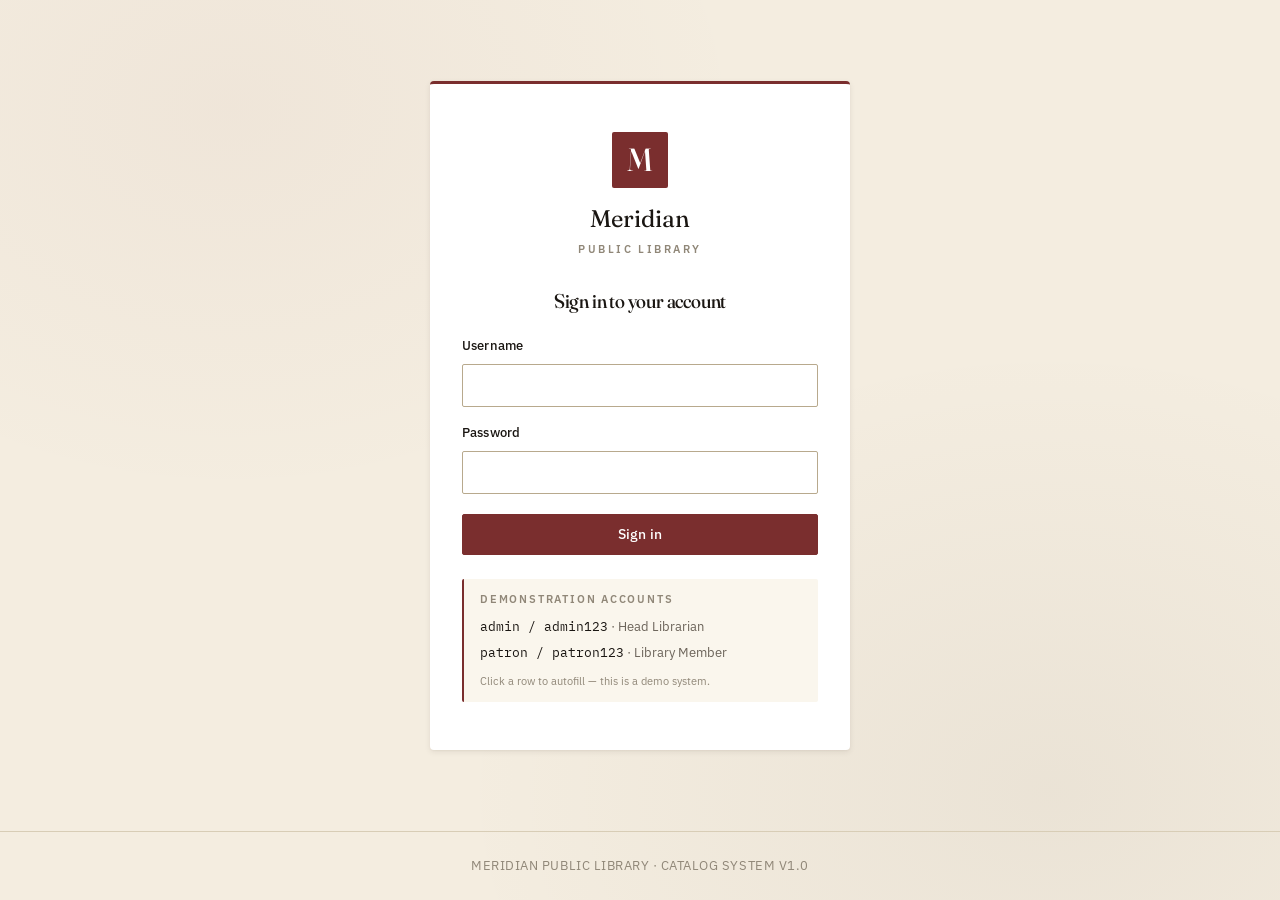
==== index.html @ 9eab4dd3 "Initial commit: Meridian Library" ====
<!DOCTYPE html>
<html lang="en">
<head>
  <meta charset="UTF-8" />
  <meta name="viewport" content="width=device-width, initial-scale=1" />
  <title>Dashboard — Meridian Public Library</title>
  <meta name="description" content="Library catalog dashboard. View collection statistics and upcoming due dates." />

  <link rel="preconnect" href="https://fonts.googleapis.com" />
  <link rel="preconnect" href="https://fonts.gstatic.com" crossorigin />
  <link href="https://fonts.googleapis.com/css2?family=Fraunces:opsz,wght,SOFT@9..144,400;9..144,500;9..144,500..600;9..144,400..500&family=IBM+Plex+Mono:wght@400;500&family=IBM+Plex+Sans:wght@400;500;600&display=swap" rel="stylesheet" />

  <link rel="stylesheet" href="css/base.css" />
  <link rel="stylesheet" href="css/layout.css" />
  <link rel="stylesheet" href="css/components.css" />
</head>
<body>
  <div class="page">
    <!-- Shared nav is injected by js/nav.js -->
    <header class="nav" data-nav data-current="dashboard"></header>

    <main class="page__main">
      <section class="page-header">
        <div>
          <div class="page-header__eyebrow">Dashboard</div>
          <h1 class="page-header__title" id="dash-greeting">Welcome.</h1>
          <p class="page-header__sub" id="dash-sub"></p>
        </div>
        <div class="page-header__actions">
          <a class="btn btn--primary" href="catalog.html">Browse catalog</a>
        </div>
      </section>

      <section class="section" aria-labelledby="stats-title">
        <h2 id="stats-title" class="eyebrow" style="margin-bottom:1rem;">Collection at a glance</h2>
        <div id="dash-stats" class="grid grid--stats" role="list"></div>
      </section>

      <section class="section" aria-labelledby="dash-reminders-title">
        <div class="card">
          <div class="section__head" style="margin: 0 0 1rem 0; padding-bottom: .75rem;">
            <h2 class="section__title" id="dash-reminders-title">Reminders</h2>
            <a href="catalog.html" class="muted" style="font-size:.875rem;">View full catalog →</a>
          </div>
          <div id="dash-reminders" class="reminder-list"></div>
        </div>
      </section>
    </main>

    <footer class="page__footer">
      Meridian Public Library · Catalog System v1.0 ·
      <a href="#" id="reset-data">Reset demo data</a>
    </footer>
  </div>

  <!-- Scripts -->
  <script src="js/data.js"></script>
  <script src="js/store.js"></script>
  <script src="js/auth.js"></script>
  <script src="js/ui.js"></script>
  <script src="js/nav.js"></script>
  <script src="js/dashboard.js"></script>
  <script>
    // Footer "reset" link — useful for demos.
    document.addEventListener('DOMContentLoaded', () => {
      const link = document.getElementById('reset-data');
      if (!link) return;
      link.addEventListener('click', async (e) => {
        e.preventDefault();
        const ok = await window.UI.confirmDialog({
          title: 'Reset all data?',
          message: 'This will discard any books you have added or edited and restore the original 25-book demonstration set.',
          confirmText: 'Reset',
          cancelText: 'Cancel',
          danger: true
        });
        if (!ok) return;
        window.LibraryStore.reset();
        window.UI.toast('Demo data restored.', 'success');
        setTimeout(() => window.location.reload(), 600);
      });
    });
  </script>
</body>
</html>
---- css/base.css ----
/* ============================================================
   base.css — Foundations
   CSS custom properties (design tokens), modest reset, base
   typography, and page-frame layout. The aesthetic target is
   an institutional public-library catalog: warm paper-cream
   background, deep oxblood as the single accent color, refined
   serif headings paired with a humanist sans body face.
   ============================================================ */

/* ---- Design tokens -------------------------------------- */
:root {
  /* Surfaces — warm cream paper feel */
  --color-bg:           #f4ede0;
  --color-bg-deep:      #ebe2cf;
  --color-card:         #ffffff;
  --color-card-alt:     #faf6ed;

  /* Text */
  --color-text:         #1a1612;
  --color-text-muted:   #6b6359;
  --color-text-subtle:  #908778;

  /* Borders & dividers */
  --color-border:       #d8cdb6;
  --color-border-strong:#b8a98d;

  /* Brand & accents — institutional oxblood */
  --color-accent:       #7a2e2e;
  --color-accent-hover: #5e2222;
  --color-accent-soft:  #ede0e0;

  /* Status colors — muted, not garish */
  --color-success:      #4a6741;
  --color-success-soft: #e2e9d8;
  --color-warning:      #8a5a1a;
  --color-warning-soft: #f4ead4;
  --color-danger:       #8a2a2a;
  --color-danger-soft:  #f1dada;
  --color-info:         #3d5566;
  --color-info-soft:    #dde6ee;

  /* Type scale */
  --font-display: 'Fraunces', 'Source Serif Pro', Georgia, serif;
  --font-body:    'IBM Plex Sans', -apple-system, BlinkMacSystemFont, 'Segoe UI', Roboto, sans-serif;
  --font-mono:    'IBM Plex Mono', ui-monospace, 'SF Mono', Menlo, monospace;

  /* Spacing scale (rem) */
  --space-1:  0.25rem;
  --space-2:  0.5rem;
  --space-3:  0.75rem;
  --space-4:  1rem;
  --space-5:  1.5rem;
  --space-6:  2rem;
  --space-7:  3rem;
  --space-8:  4rem;

  /* Radii — kept tight for institutional feel */
  --radius-sm:  2px;
  --radius-md:  4px;
  --radius-lg:  6px;

  /* Shadows */
  --shadow-sm:  0 1px 2px rgba(40, 28, 14, 0.06);
  --shadow-md:  0 2px 6px rgba(40, 28, 14, 0.08), 0 1px 2px rgba(40, 28, 14, 0.04);
  --shadow-lg:  0 12px 32px rgba(40, 28, 14, 0.18), 0 2px 8px rgba(40, 28, 14, 0.08);

  /* Transitions */
  --t-fast: 120ms ease;
  --t-base: 200ms ease;
}

/* ---- Reset --------------------------------------------- */
*, *::before, *::after { box-sizing: border-box; }
html { -webkit-text-size-adjust: 100%; }
body, h1, h2, h3, h4, h5, h6, p, ul, ol, figure, blockquote {
  margin: 0;
}
ul, ol { padding: 0; list-style: none; }
img, svg { display: block; max-width: 100%; }
button, input, select, textarea { font: inherit; color: inherit; }
button { background: none; border: 0; cursor: pointer; }
a { color: inherit; }

/* ---- Base typography ----------------------------------- */
html, body {
  height: 100%;
}

body {
  font-family: var(--font-body);
  font-size: 15px;
  line-height: 1.55;
  color: var(--color-text);
  background-color: var(--color-bg);
  /* Subtle paper texture via layered gradient noise.
     Two near-transparent radial gradients give the cream
     surface a hint of variation without being busy. */
  background-image:
    radial-gradient(at 18% 12%, rgba(122, 46, 46, 0.04) 0, transparent 35%),
    radial-gradient(at 82% 88%, rgba(60, 40, 20, 0.05) 0, transparent 40%);
  background-attachment: fixed;
  -webkit-font-smoothing: antialiased;
  -moz-osx-font-smoothing: grayscale;
}

h1, h2, h3, h4 {
  font-family: var(--font-display);
  font-weight: 500;
  letter-spacing: -0.01em;
  color: var(--color-text);
}

h1 {
  font-size: clamp(1.75rem, 2.5vw + 1rem, 2.5rem);
  line-height: 1.1;
  font-variation-settings: 'opsz' 144, 'SOFT' 30;
}

h2 {
  font-size: 1.5rem;
  line-height: 1.2;
  font-variation-settings: 'opsz' 100;
}

h3 {
  font-size: 1.125rem;
  line-height: 1.3;
}

p { color: var(--color-text); }

a {
  color: var(--color-accent);
  text-decoration: underline;
  text-decoration-thickness: 1px;
  text-underline-offset: 2px;
  transition: color var(--t-fast);
}
a:hover { color: var(--color-accent-hover); }

code, .mono {
  font-family: var(--font-mono);
  font-size: 0.9em;
  letter-spacing: -0.01em;
}

/* ---- Focus outline (accessibility) --------------------- */
:focus-visible {
  outline: 2px solid var(--color-accent);
  outline-offset: 2px;
  border-radius: var(--radius-sm);
}

/* ---- Page frame ---------------------------------------- */
.page {
  display: flex;
  flex-direction: column;
  min-height: 100vh;
}

.page__main {
  flex: 1;
  width: 100%;
  max-width: 1200px;
  margin: 0 auto;
  padding: var(--space-7) var(--space-5);
}

.page__footer {
  border-top: 1px solid var(--color-border);
  padding: var(--space-5);
  text-align: center;
  font-size: 0.8125rem;
  color: var(--color-text-subtle);
  letter-spacing: 0.04em;
  text-transform: uppercase;
}

.page__footer a {
  color: var(--color-text-subtle);
  text-decoration: underline;
  text-decoration-color: var(--color-border-strong);
}

/* ---- Page header section (within .page__main) ---------- */
.page-header {
  display: flex;
  flex-wrap: wrap;
  justify-content: space-between;
  align-items: end;
  gap: var(--space-5);
  padding-bottom: var(--space-5);
  margin-bottom: var(--space-6);
  border-bottom: 1px solid var(--color-border);
}

.page-header__title { margin-bottom: var(--space-1); }

.page-header__eyebrow {
  font-family: var(--font-body);
  font-size: 0.75rem;
  font-weight: 600;
  letter-spacing: 0.18em;
  text-transform: uppercase;
  color: var(--color-accent);
  margin-bottom: var(--space-2);
}

.page-header__sub {
  color: var(--color-text-muted);
  font-size: 0.95rem;
  max-width: 60ch;
}

.page-header__actions {
  display: flex;
  gap: var(--space-3);
  flex-wrap: wrap;
}

/* ---- Section spacing ----------------------------------- */
.section + .section { margin-top: var(--space-7); }

.section__head {
  display: flex;
  justify-content: space-between;
  align-items: baseline;
  gap: var(--space-4);
  margin-bottom: var(--space-4);
  padding-bottom: var(--space-3);
  border-bottom: 1px solid var(--color-border);
}

.section__title {
  font-family: var(--font-display);
  font-size: 1.25rem;
  font-weight: 500;
}

/* ---- Utility classes ----------------------------------- */
.muted   { color: var(--color-text-muted); }
.subtle  { color: var(--color-text-subtle); }
.center  { text-align: center; }
.hidden  { display: none !important; }

/* "Eyebrow" small label above headings — small caps treatment. */
.eyebrow {
  font-size: 0.7rem;
  font-weight: 600;
  letter-spacing: 0.2em;
  text-transform: uppercase;
  color: var(--color-text-subtle);
}

/* Responsive page padding */
@media (max-width: 720px) {
  .page__main { padding: var(--space-5) var(--space-4); }
  h1 { font-size: 1.75rem; }
}
---- css/layout.css ----
/* ============================================================
   layout.css — Structural layout
   The top nav and grid systems used across pages.
   ============================================================ */

/* ---- Top navigation ------------------------------------ */
.nav {
  background-color: var(--color-card);
  border-bottom: 1px solid var(--color-border);
  position: sticky;
  top: 0;
  z-index: 50;
  /* A subtle hairline shadow when scrolled — kept restrained. */
  box-shadow: var(--shadow-sm);
}

.nav__inner {
  width: 100%;
  max-width: 1200px;
  margin: 0 auto;
  padding: var(--space-3) var(--space-5);
  display: flex;
  align-items: center;
  gap: var(--space-5);
}

/* Brand mark — a serif initial in a small bordered square,
   reminiscent of a library bookplate. */
.nav__brand {
  display: flex;
  align-items: center;
  gap: var(--space-3);
  text-decoration: none;
  color: var(--color-text);
}

.nav__brand-mark {
  display: grid;
  place-items: center;
  width: 36px;
  height: 36px;
  font-family: var(--font-display);
  font-size: 1.5rem;
  font-weight: 500;
  font-variation-settings: 'opsz' 144;
  background-color: var(--color-accent);
  color: var(--color-card);
  border-radius: var(--radius-sm);
  letter-spacing: 0;
}

.nav__brand-text {
  display: flex;
  flex-direction: column;
  line-height: 1;
}

.nav__brand-name {
  font-family: var(--font-display);
  font-size: 1.05rem;
  font-weight: 500;
  letter-spacing: 0.01em;
}

.nav__brand-sub {
  font-size: 0.65rem;
  font-weight: 500;
  letter-spacing: 0.22em;
  text-transform: uppercase;
  color: var(--color-text-subtle);
  margin-top: 4px;
}

.nav__links {
  display: flex;
  gap: var(--space-1);
  margin-left: var(--space-4);
}

.nav__link {
  display: block;
  padding: var(--space-2) var(--space-3);
  font-size: 0.9rem;
  font-weight: 500;
  color: var(--color-text-muted);
  text-decoration: none;
  border-radius: var(--radius-sm);
  transition: color var(--t-fast), background var(--t-fast);
  position: relative;
}

.nav__link:hover {
  color: var(--color-text);
  background-color: var(--color-card-alt);
}

.nav__link--active {
  color: var(--color-text);
}

.nav__link--active::after {
  content: '';
  position: absolute;
  left: var(--space-3);
  right: var(--space-3);
  bottom: -1px;
  height: 2px;
  background-color: var(--color-accent);
}

/* Right-hand user block */
.nav__user {
  margin-left: auto;
  display: flex;
  align-items: center;
  gap: var(--space-3);
}

.nav__user-info {
  display: flex;
  flex-direction: column;
  align-items: flex-end;
  line-height: 1.1;
}

.nav__user-name {
  font-size: 0.875rem;
  font-weight: 500;
}

.nav__user-role {
  font-size: 0.65rem;
  font-weight: 600;
  letter-spacing: 0.15em;
  text-transform: uppercase;
  margin-top: 3px;
  padding: 2px 6px;
  border-radius: var(--radius-sm);
}

.nav__user-role--admin {
  color: var(--color-accent);
  background-color: var(--color-accent-soft);
}

.nav__user-role--patron {
  color: var(--color-info);
  background-color: var(--color-info-soft);
}

/* Mobile — collapse nav into vertical stack */
@media (max-width: 720px) {
  .nav__inner {
    flex-wrap: wrap;
    gap: var(--space-3);
    padding: var(--space-3) var(--space-4);
  }
  .nav__links {
    order: 3;
    width: 100%;
    margin-left: 0;
    border-top: 1px solid var(--color-border);
    padding-top: var(--space-2);
  }
  .nav__user { margin-left: auto; }
  .nav__user-info { display: none; }
  .nav__brand-sub { display: none; }
}

/* ---- Grid systems -------------------------------------- */
.grid {
  display: grid;
  gap: var(--space-4);
}

.grid--stats {
  grid-template-columns: repeat(auto-fit, minmax(200px, 1fr));
}

.grid--two-col {
  grid-template-columns: minmax(0, 2fr) minmax(0, 1fr);
  gap: var(--space-6);
  align-items: start;
}

@media (max-width: 880px) {
  .grid--two-col { grid-template-columns: 1fr; }
}
---- css/components.css ----
/* ============================================================
   components.css — UI components
   Buttons, forms, cards, tables, badges, modals, toasts.
   Kept in a single file for easy reference; each block is
   labeled.
   ============================================================ */

/* ---- Cards --------------------------------------------- */
.card {
  background-color: var(--color-card);
  border: 1px solid var(--color-border);
  border-radius: var(--radius-md);
  padding: var(--space-5);
  box-shadow: var(--shadow-sm);
}

.card--padded { padding: var(--space-6); }

.card--feature {
  /* Slightly darker top border line to add weight, like a
     classic ledger card. */
  border-top: 3px solid var(--color-accent);
}

/* ---- Stat tiles ---------------------------------------- */
.stat {
  background-color: var(--color-card);
  border: 1px solid var(--color-border);
  border-radius: var(--radius-md);
  padding: var(--space-5);
  position: relative;
  overflow: hidden;
}

.stat__label {
  font-size: 0.7rem;
  font-weight: 600;
  letter-spacing: 0.18em;
  text-transform: uppercase;
  color: var(--color-text-subtle);
  margin-bottom: var(--space-3);
}

.stat__value {
  font-family: var(--font-display);
  font-size: 2.5rem;
  font-weight: 400;
  line-height: 1;
  font-variation-settings: 'opsz' 144;
  color: var(--color-text);
}

.stat__hint {
  margin-top: var(--space-2);
  font-size: 0.8125rem;
  color: var(--color-text-muted);
}

.stat--accent .stat__value { color: var(--color-accent); }
.stat--warning .stat__value { color: var(--color-warning); }
.stat--danger .stat__value { color: var(--color-danger); }

/* ---- Buttons ------------------------------------------- */
.btn {
  display: inline-flex;
  align-items: center;
  justify-content: center;
  gap: var(--space-2);
  padding: 0.55rem 1.1rem;
  font-size: 0.875rem;
  font-weight: 500;
  letter-spacing: 0.01em;
  border-radius: var(--radius-sm);
  border: 1px solid transparent;
  cursor: pointer;
  text-decoration: none;
  transition: background var(--t-fast), color var(--t-fast),
              border-color var(--t-fast), transform var(--t-fast);
  white-space: nowrap;
}

.btn:disabled,
.btn[aria-disabled="true"] {
  opacity: 0.5;
  cursor: not-allowed;
}

.btn--primary {
  background-color: var(--color-accent);
  color: var(--color-card);
  border-color: var(--color-accent);
}
.btn--primary:hover:not(:disabled) {
  background-color: var(--color-accent-hover);
  border-color: var(--color-accent-hover);
}

.btn--secondary {
  background-color: var(--color-card);
  color: var(--color-text);
  border-color: var(--color-border-strong);
}
.btn--secondary:hover:not(:disabled) {
  background-color: var(--color-card-alt);
  border-color: var(--color-text-muted);
}

.btn--ghost {
  background-color: transparent;
  color: var(--color-text-muted);
  border-color: transparent;
}
.btn--ghost:hover:not(:disabled) {
  color: var(--color-text);
  background-color: var(--color-card-alt);
}

.btn--danger {
  background-color: var(--color-danger);
  color: var(--color-card);
  border-color: var(--color-danger);
}
.btn--danger:hover:not(:disabled) {
  background-color: #6e2020;
  border-color: #6e2020;
}

.btn--sm {
  padding: 0.35rem 0.75rem;
  font-size: 0.8125rem;
}

.btn--block {
  width: 100%;
}

/* ---- Forms --------------------------------------------- */
.form-grid {
  display: grid;
  grid-template-columns: repeat(2, 1fr);
  gap: var(--space-5) var(--space-4);
}

.form-grid__full { grid-column: 1 / -1; }

@media (max-width: 600px) {
  .form-grid { grid-template-columns: 1fr; }
}

.field {
  display: flex;
  flex-direction: column;
  gap: var(--space-2);
}

.field__label {
  font-size: 0.8125rem;
  font-weight: 500;
  color: var(--color-text);
  letter-spacing: 0.01em;
}

.field__hint {
  font-size: 0.75rem;
  color: var(--color-text-subtle);
}

.field__error {
  font-size: 0.75rem;
  color: var(--color-danger);
  display: none;
}

.field--invalid .field__error { display: block; }
.field--invalid input,
.field--invalid select { border-color: var(--color-danger); }

input[type="text"],
input[type="email"],
input[type="password"],
input[type="number"],
input[type="search"],
select,
textarea {
  width: 100%;
  padding: 0.55rem 0.75rem;
  font-size: 0.9375rem;
  background-color: var(--color-card);
  color: var(--color-text);
  border: 1px solid var(--color-border-strong);
  border-radius: var(--radius-sm);
  transition: border-color var(--t-fast), box-shadow var(--t-fast);
}

input:hover:not(:focus),
select:hover:not(:focus) {
  border-color: var(--color-text-muted);
}

input:focus,
select:focus,
textarea:focus {
  outline: 0;
  border-color: var(--color-accent);
  box-shadow: 0 0 0 3px var(--color-accent-soft);
}

select {
  appearance: none;
  background-image: linear-gradient(45deg, transparent 50%, var(--color-text-muted) 50%),
                    linear-gradient(135deg, var(--color-text-muted) 50%, transparent 50%);
  background-position: calc(100% - 18px) 50%, calc(100% - 13px) 50%;
  background-size: 5px 5px, 5px 5px;
  background-repeat: no-repeat;
  padding-right: 2rem;
}

/* Checkbox row — used for "Available" toggle */
.checkbox-row {
  display: flex;
  align-items: center;
  gap: var(--space-3);
  padding: var(--space-3) 0;
}

.checkbox-row input[type="checkbox"] {
  width: 18px;
  height: 18px;
  accent-color: var(--color-accent);
}

.form-actions {
  display: flex;
  justify-content: flex-end;
  gap: var(--space-3);
  margin-top: var(--space-6);
  padding-top: var(--space-5);
  border-top: 1px solid var(--color-border);
}

@media (max-width: 480px) {
  .form-actions { flex-direction: column-reverse; }
  .form-actions .btn { width: 100%; }
}

/* ---- Toolbar (search + filters) ------------------------ */
.toolbar {
  display: grid;
  grid-template-columns: minmax(0, 2fr) minmax(0, 1fr) minmax(0, 1fr) auto;
  gap: var(--space-3);
  padding: var(--space-4);
  margin-bottom: var(--space-5);
  background-color: var(--color-card);
  border: 1px solid var(--color-border);
  border-radius: var(--radius-md);
  align-items: end;
}

.toolbar .field { gap: var(--space-1); }
.toolbar .field__label {
  font-size: 0.7rem;
  letter-spacing: 0.15em;
  text-transform: uppercase;
  color: var(--color-text-subtle);
  font-weight: 600;
}

.toolbar__count {
  font-size: 0.8125rem;
  color: var(--color-text-muted);
  white-space: nowrap;
}

@media (max-width: 880px) {
  .toolbar {
    grid-template-columns: 1fr 1fr;
  }
  .toolbar__search { grid-column: 1 / -1; }
  .toolbar__count  { grid-column: 1 / -1; text-align: right; }
}

@media (max-width: 480px) {
  .toolbar { grid-template-columns: 1fr; }
}

/* ---- Tables -------------------------------------------- */
.table-wrap {
  background-color: var(--color-card);
  border: 1px solid var(--color-border);
  border-radius: var(--radius-md);
  overflow: hidden;
  box-shadow: var(--shadow-sm);
}

.table {
  width: 100%;
  border-collapse: collapse;
  font-size: 0.9rem;
}

.table thead th {
  text-align: left;
  font-size: 0.7rem;
  font-weight: 600;
  letter-spacing: 0.16em;
  text-transform: uppercase;
  color: var(--color-text-subtle);
  padding: var(--space-3) var(--space-4);
  background-color: var(--color-card-alt);
  border-bottom: 1px solid var(--color-border);
}

.table tbody td {
  padding: var(--space-4);
  border-bottom: 1px solid var(--color-border);
  vertical-align: middle;
}

.table tbody tr:last-child td { border-bottom: 0; }

.table tbody tr {
  transition: background var(--t-fast);
  cursor: pointer;
}

.table tbody tr:hover {
  background-color: var(--color-card-alt);
}

.table__title {
  font-weight: 500;
  color: var(--color-text);
  display: block;
}

.table__sub {
  font-size: 0.8125rem;
  color: var(--color-text-muted);
  display: block;
  margin-top: 2px;
}

.table__actions {
  display: flex;
  gap: var(--space-2);
  justify-content: flex-end;
}

.table__empty {
  padding: var(--space-7) var(--space-5);
  text-align: center;
  color: var(--color-text-muted);
}

/* Mobile table — stack each row as a card */
@media (max-width: 720px) {
  .table thead { display: none; }
  .table, .table tbody, .table tr, .table td { display: block; width: 100%; }
  .table tbody tr {
    padding: var(--space-4);
    border-bottom: 1px solid var(--color-border);
  }
  .table tbody td {
    padding: var(--space-1) 0;
    border: 0;
  }
  .table tbody td[data-label]::before {
    content: attr(data-label);
    display: inline-block;
    min-width: 90px;
    font-size: 0.7rem;
    font-weight: 600;
    letter-spacing: 0.14em;
    text-transform: uppercase;
    color: var(--color-text-subtle);
  }
  .table__actions { justify-content: flex-start; margin-top: var(--space-2); }
}

/* ---- Badges -------------------------------------------- */
.badge {
  display: inline-block;
  font-size: 0.7rem;
  font-weight: 600;
  letter-spacing: 0.1em;
  text-transform: uppercase;
  padding: 3px 8px;
  border-radius: var(--radius-sm);
  white-space: nowrap;
}

.badge--available {
  color: var(--color-success);
  background-color: var(--color-success-soft);
}

.badge--checked-out {
  color: var(--color-info);
  background-color: var(--color-info-soft);
}

.badge--due-soon {
  color: var(--color-warning);
  background-color: var(--color-warning-soft);
}

.badge--overdue {
  color: var(--color-danger);
  background-color: var(--color-danger-soft);
}

.badge--genre {
  color: var(--color-text-muted);
  background-color: var(--color-bg-deep);
  letter-spacing: 0.06em;
  text-transform: none;
  font-weight: 500;
}

/* ---- Book detail header -------------------------------- */
.book-detail__top {
  display: flex;
  flex-wrap: wrap;
  justify-content: space-between;
  align-items: flex-start;
  gap: var(--space-5);
  padding-bottom: var(--space-5);
  margin-bottom: var(--space-5);
  border-bottom: 1px solid var(--color-border);
}

.book-detail__title {
  font-family: var(--font-display);
  font-size: clamp(1.75rem, 3vw + 1rem, 2.75rem);
  line-height: 1.05;
  font-variation-settings: 'opsz' 144, 'SOFT' 30;
  color: var(--color-text);
  margin-bottom: var(--space-2);
}

.book-detail__author {
  font-size: 1.05rem;
  color: var(--color-text-muted);
}

.book-detail__author em {
  font-family: var(--font-display);
  font-style: italic;
  color: var(--color-text);
  font-weight: 500;
}

.book-detail__actions {
  display: flex;
  gap: var(--space-2);
  flex-wrap: wrap;
}

/* Definition list grid for metadata */
.dl-grid {
  display: grid;
  grid-template-columns: repeat(auto-fit, minmax(180px, 1fr));
  gap: var(--space-5) var(--space-6);
  padding: var(--space-2) 0;
}

.dl-grid > div {
  display: flex;
  flex-direction: column;
  gap: var(--space-1);
}

.dl-grid dt {
  font-size: 0.7rem;
  font-weight: 600;
  letter-spacing: 0.16em;
  text-transform: uppercase;
  color: var(--color-text-subtle);
}

.dl-grid dd {
  margin: 0;
  font-size: 0.95rem;
  color: var(--color-text);
}

.dl-grid dd.mono {
  font-family: var(--font-mono);
  font-size: 0.875rem;
}

/* ---- Reminder list (dashboard) ------------------------- */
.reminder-list { display: flex; flex-direction: column; }

.reminder {
  display: flex;
  justify-content: space-between;
  align-items: center;
  gap: var(--space-4);
  padding: var(--space-3) 0;
  border-bottom: 1px solid var(--color-border);
}

.reminder:last-child { border-bottom: 0; }

.reminder__title {
  font-weight: 500;
  margin-bottom: 2px;
}

.reminder__sub {
  font-size: 0.8125rem;
  color: var(--color-text-muted);
}

/* ---- Modal --------------------------------------------- */
.modal-overlay {
  position: fixed;
  inset: 0;
  background-color: rgba(26, 22, 18, 0.55);
  backdrop-filter: blur(2px);
  display: grid;
  place-items: center;
  z-index: 100;
  padding: var(--space-4);
  animation: modalFadeIn 150ms ease;
}

.modal {
  background-color: var(--color-card);
  border-radius: var(--radius-md);
  padding: var(--space-6);
  max-width: 480px;
  width: 100%;
  box-shadow: var(--shadow-lg);
  border-top: 3px solid var(--color-accent);
  animation: modalSlideUp 200ms ease;
}

.modal__title {
  font-family: var(--font-display);
  font-size: 1.25rem;
  font-weight: 500;
  margin-bottom: var(--space-3);
}

.modal__message {
  color: var(--color-text-muted);
  margin-bottom: var(--space-5);
  line-height: 1.55;
}

.modal__actions {
  display: flex;
  justify-content: flex-end;
  gap: var(--space-2);
}

@keyframes modalFadeIn {
  from { opacity: 0; }
  to   { opacity: 1; }
}

@keyframes modalSlideUp {
  from { opacity: 0; transform: translateY(8px); }
  to   { opacity: 1; transform: translateY(0); }
}

/* ---- Toast notifications ------------------------------- */
.toast-container {
  position: fixed;
  top: var(--space-5);
  right: var(--space-5);
  z-index: 200;
  display: flex;
  flex-direction: column;
  gap: var(--space-2);
  pointer-events: none;
}

.toast {
  background-color: var(--color-text);
  color: var(--color-card);
  padding: 0.7rem 1rem;
  border-radius: var(--radius-sm);
  font-size: 0.875rem;
  box-shadow: var(--shadow-lg);
  min-width: 240px;
  max-width: 360px;
  opacity: 0;
  transform: translateX(20px);
  transition: opacity var(--t-base), transform var(--t-base);
  pointer-events: auto;
  border-left: 3px solid var(--color-text-muted);
}

.toast--visible {
  opacity: 1;
  transform: translateX(0);
}

.toast--success { border-left-color: #7da06d; }
.toast--error   { border-left-color: #c66464; }

/* ---- Login layout -------------------------------------- */
.login-shell {
  flex: 1;
  display: grid;
  place-items: center;
  padding: var(--space-6) var(--space-4);
}

.login-card {
  background-color: var(--color-card);
  border-radius: var(--radius-md);
  padding: var(--space-7) var(--space-6);
  width: 100%;
  max-width: 420px;
  box-shadow: var(--shadow-md);
  border-top: 3px solid var(--color-accent);
}

.login-card__brand {
  display: flex;
  flex-direction: column;
  align-items: center;
  gap: var(--space-3);
  margin-bottom: var(--space-6);
  text-align: center;
}

.login-card__brand-mark {
  display: grid;
  place-items: center;
  width: 56px;
  height: 56px;
  font-family: var(--font-display);
  font-size: 2rem;
  font-weight: 500;
  font-variation-settings: 'opsz' 144;
  background-color: var(--color-accent);
  color: var(--color-card);
  border-radius: var(--radius-sm);
}

.login-card__name {
  font-family: var(--font-display);
  font-size: 1.5rem;
}

.login-card__sub {
  font-size: 0.7rem;
  font-weight: 600;
  letter-spacing: 0.22em;
  text-transform: uppercase;
  color: var(--color-text-subtle);
  margin-top: var(--space-1);
}

.login-card__demo {
  margin-top: var(--space-5);
  padding: var(--space-3) var(--space-4);
  background-color: var(--color-card-alt);
  border-left: 2px solid var(--color-accent);
  border-radius: var(--radius-sm);
  font-size: 0.8125rem;
  color: var(--color-text-muted);
}

.login-card__demo strong {
  display: block;
  font-size: 0.7rem;
  font-weight: 600;
  letter-spacing: 0.16em;
  text-transform: uppercase;
  color: var(--color-text-subtle);
  margin-bottom: var(--space-2);
}

.login-card__demo .creds {
  font-family: var(--font-mono);
  color: var(--color-text);
}

.login-error {
  margin-top: var(--space-3);
  padding: var(--space-2) var(--space-3);
  background-color: var(--color-danger-soft);
  color: var(--color-danger);
  font-size: 0.8125rem;
  border-radius: var(--radius-sm);
  border-left: 2px solid var(--color-danger);
}
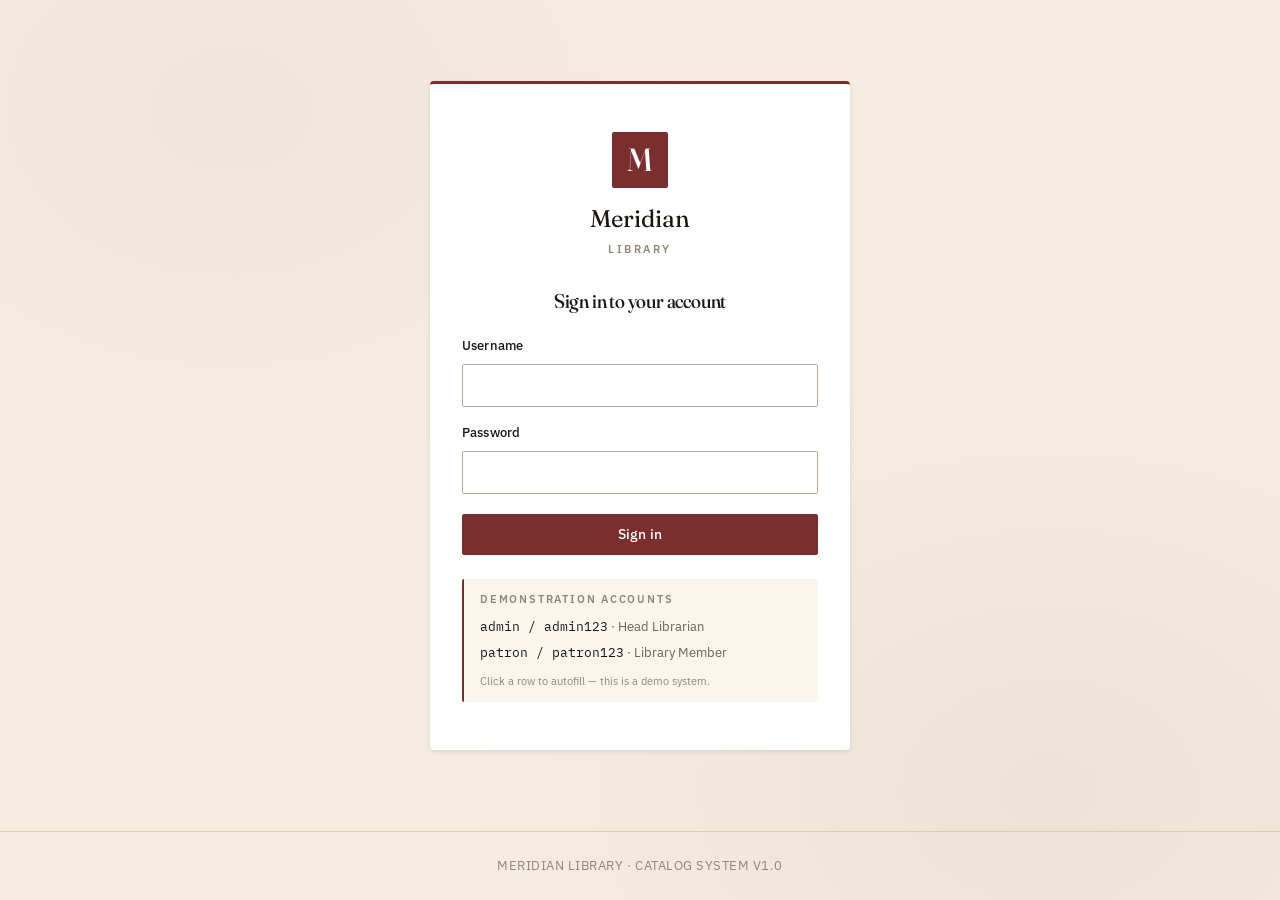
==== commit ad253826: "Rename to Meridian Library" ====
--- a/index.html
+++ b/index.html
@@ -3,7 +3,7 @@
 <head>
   <meta charset="UTF-8" />
   <meta name="viewport" content="width=device-width, initial-scale=1" />
-  <title>Dashboard — Meridian Public Library</title>
+  <title>Dashboard — Meridian Library</title>
   <meta name="description" content="Library catalog dashboard. View collection statistics and upcoming due dates." />
 
   <link rel="preconnect" href="https://fonts.googleapis.com" />
@@ -48,7 +48,7 @@
     </main>
 
     <footer class="page__footer">
-      Meridian Public Library · Catalog System v1.0 ·
+      Meridian Library · Catalog System v1.0 ·
       <a href="#" id="reset-data">Reset demo data</a>
     </footer>
   </div>
--- a/css/base.css
+++ b/css/base.css
@@ -2,7 +2,7 @@
    base.css — Foundations
    CSS custom properties (design tokens), modest reset, base
    typography, and page-frame layout. The aesthetic target is
-   an institutional public-library catalog: warm paper-cream
+   an institutional library catalog: warm paper-cream
    background, deep oxblood as the single accent color, refined
    serif headings paired with a humanist sans body face.
    ============================================================ */
